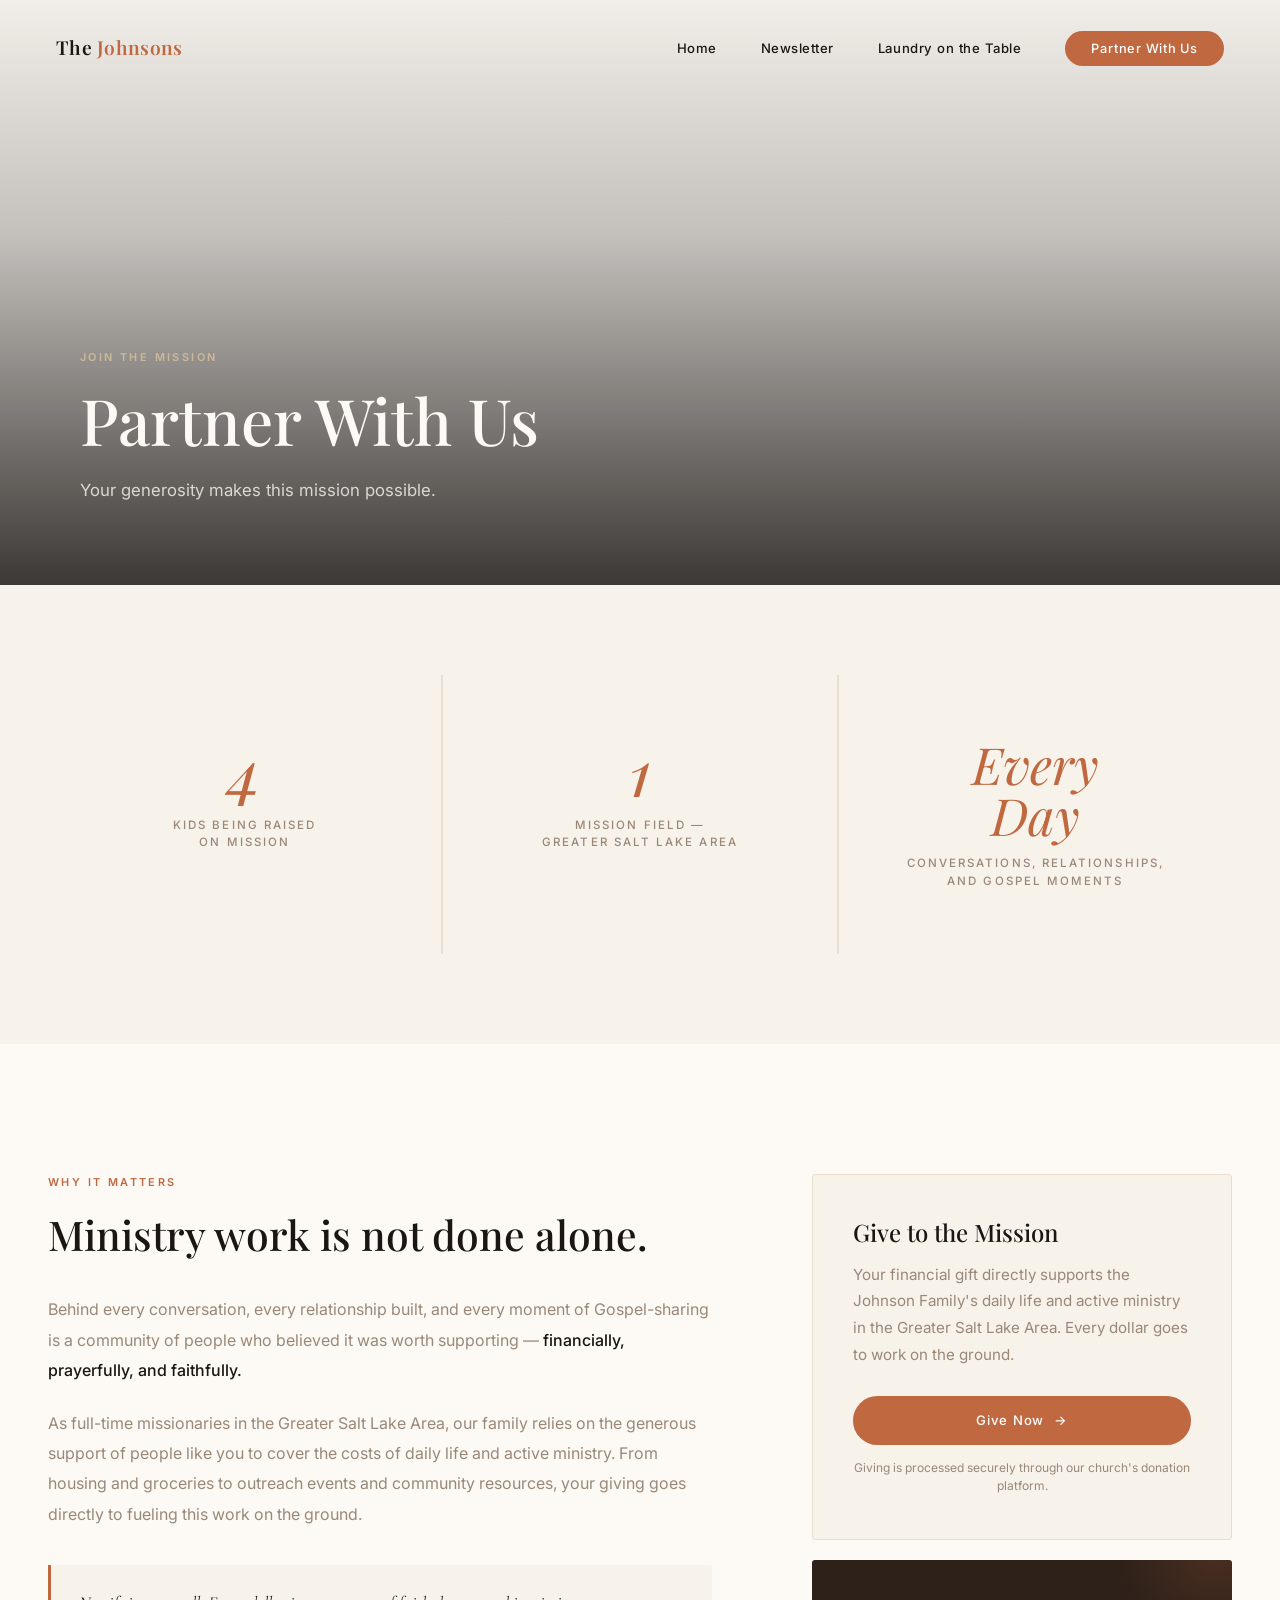
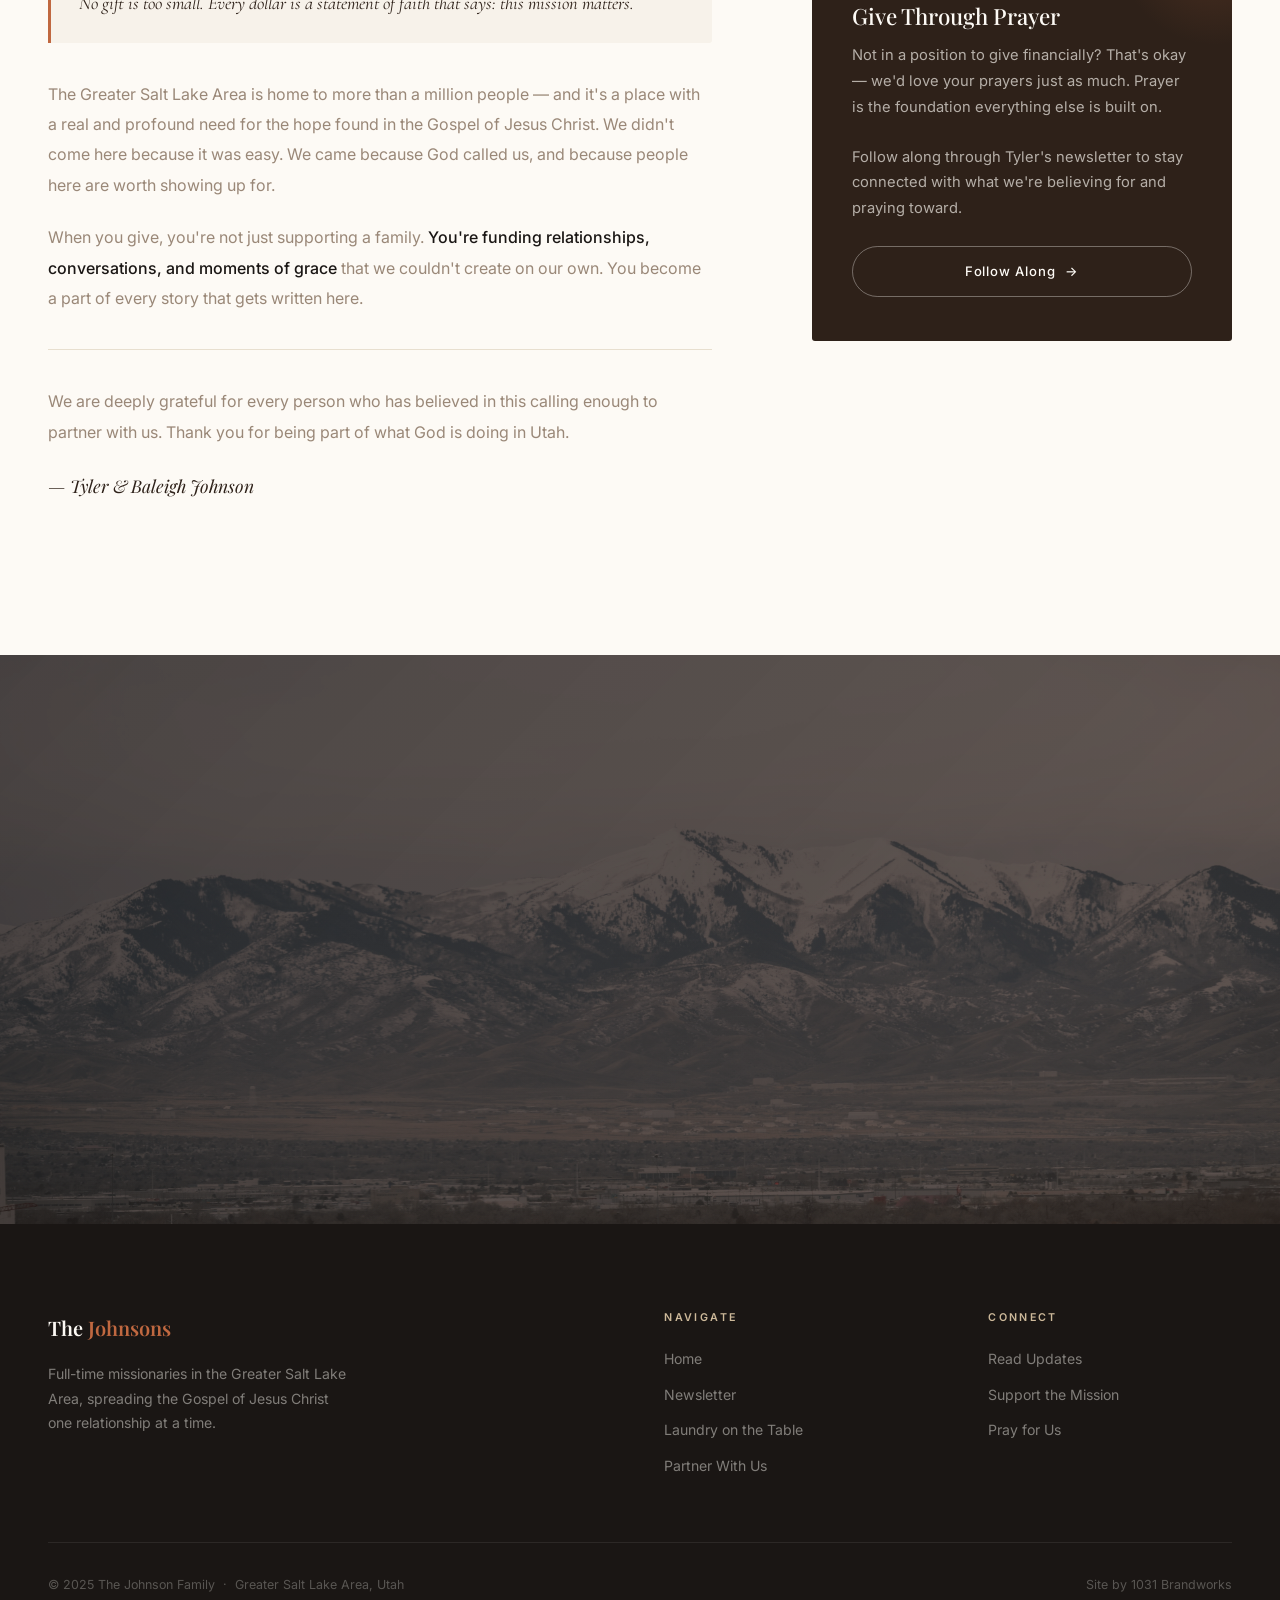
==== give.html @ 9a738e4f "Add files via upload" ====
<!DOCTYPE html>
<html lang="en">
<head>
  <meta charset="UTF-8">
  <meta name="viewport" content="width=device-width, initial-scale=1.0">
  <title>Partner With Us — The Johnson Family</title>
  <meta name="description" content="Support the Johnson Family's mission in the Greater Salt Lake Area through prayer and giving. Your generosity makes this work possible.">
  <link rel="preconnect" href="https://fonts.googleapis.com">
  <link rel="preconnect" href="https://fonts.gstatic.com" crossorigin>
  <link href="https://fonts.googleapis.com/css2?family=Playfair+Display:ital,wght@0,400;0,500;0,600;0,700;1,400;1,500&family=Inter:wght@300;400;500;600&family=Cormorant+Garamond:ital,wght@0,300;1,300;1,400&display=swap" rel="stylesheet">
  <link rel="stylesheet" href="css/styles.css">
</head>
<body>

  <!-- ======= NAVIGATION ======= -->
  <nav class="nav" id="nav">
    <a href="index.html" class="nav-logo">The <span class="accent">Johnsons</span></a>
    <button class="nav-toggle" id="navToggle" aria-label="Toggle navigation">
      <span></span><span></span><span></span>
    </button>
    <ul class="nav-links" id="navLinks">
      <li><a href="index.html">Home</a></li>
      <li><a href="newsletter.html">Newsletter</a></li>
      <li><a href="blog.html">Laundry on the Table</a></li>
      <li><a href="give.html" class="nav-cta">Partner With Us</a></li>
    </ul>
  </nav>

  <!-- ======= PAGE HERO ======= -->
  <header class="page-hero">
    <div
      class="page-hero-bg"
      style="background-image: url('images/utah-stock-images3.jpg');"
      role="img"
      aria-label="Expansive Utah mountain valley bathed in golden light"
    ></div>
    <div class="page-hero-overlay"></div>
    <div class="page-hero-content">
      <span class="eyebrow">Join the Mission</span>
      <h1>Partner With Us</h1>
      <p>Your generosity makes this mission possible.</p>
    </div>
  </header>

  <!-- ======= IMPACT NUMBERS ======= -->
  <section class="impact-section">
    <div class="container">
      <div class="impact-grid">
        <div class="impact-item">
          <div class="impact-number"><span class="counter" data-target="4" data-suffix="">0</span></div>
          <div class="impact-label">Kids Being Raised<br>on Mission</div>
        </div>
        <div class="impact-item">
          <div class="impact-number"><span class="counter" data-target="1" data-suffix="">0</span></div>
          <div class="impact-label">Mission Field —<br>Greater Salt Lake Area</div>
        </div>
        <div class="impact-item">
          <div class="impact-number" style="font-size: clamp(2rem, 4vw, 4rem); font-style: italic;">Every<br>Day</div>
          <div class="impact-label">Conversations, Relationships,<br>and Gospel Moments</div>
        </div>
      </div>
    </div>
  </section>

  <!-- ======= GIVE SECTION ======= -->
  <section class="give-section">
    <div class="container">
      <div class="give-grid">

        <!-- Left: Body copy -->
        <div class="give-content">
          <span class="eyebrow">Why It Matters</span>
          <h2>Ministry work is not done alone.</h2>

          <p>Behind every conversation, every relationship built, and every moment of Gospel-sharing is a community of people who believed it was worth supporting — <strong>financially, prayerfully, and faithfully.</strong></p>

          <p>As full-time missionaries in the Greater Salt Lake Area, our family relies on the generous support of people like you to cover the costs of daily life and active ministry. From housing and groceries to outreach events and community resources, your giving goes directly to fueling this work on the ground.</p>

          <div class="give-highlight">
            <p>No gift is too small. Every dollar is a statement of faith that says: <em>this mission matters.</em></p>
          </div>

          <p>The Greater Salt Lake Area is home to more than a million people — and it's a place with a real and profound need for the hope found in the Gospel of Jesus Christ. We didn't come here because it was easy. We came because God called us, and because people here are worth showing up for.</p>

          <p>When you give, you're not just supporting a family. <strong>You're funding relationships, conversations, and moments of grace</strong> that we couldn't create on our own. You become a part of every story that gets written here.</p>

          <p style="margin-top: 36px; padding-top: 36px; border-top: 1px solid var(--light-sand);">
            We are deeply grateful for every person who has believed in this calling enough to partner with us. Thank you for being part of what God is doing in Utah.
          </p>
          <p style="font-family: 'Playfair Display', serif; font-style: italic; font-size: 1.1rem; color: var(--dark-brown); margin-top: 12px;">
            — Tyler &amp; Baleigh Johnson
          </p>
        </div>

        <!-- Right: Sidebar cards -->
        <div class="give-sidebar">

          <div class="give-card reveal">
            <h3>Give to the Mission</h3>
            <p>Your financial gift directly supports the Johnson Family's daily life and active ministry in the Greater Salt Lake Area. Every dollar goes to work on the ground.</p>
            <!-- Replace href with the church's donation platform URL when provided -->
            <a href="#" class="btn btn-primary" style="width: 100%; justify-content: center;">
              Give Now <span class="btn-arrow">→</span>
            </a>
            <p style="font-size: 0.75rem; color: var(--stone); margin-top: 14px; margin-bottom: 0; text-align: center; line-height: 1.5;">
              Giving is processed securely through our church's donation platform.
            </p>
          </div>

          <div class="prayer-card reveal reveal-delay-1">
            <h3>Give Through Prayer</h3>
            <p>Not in a position to give financially? That's okay — we'd love your prayers just as much. Prayer is the foundation everything else is built on.</p>
            <p>Follow along through Tyler's newsletter to stay connected with what we're believing for and praying toward.</p>
            <a href="newsletter.html" class="btn btn-outline-light" style="width: 100%; justify-content: center;">
              Follow Along <span class="btn-arrow">→</span>
            </a>
          </div>

        </div>

      </div>
    </div>
  </section>

  <!-- ======= SCRIPTURE PARALLAX ======= -->
  <section class="scripture-section">
    <div class="scripture-bg" style="background-image: url('images/utah-stock-images4.jpg');"></div>
    <div class="scripture-overlay"></div>
    <div class="container">
      <div class="scripture-content">
        <p class="scripture-quote reveal">
          "And my God will supply every need of yours according to his riches in glory in Christ Jesus."
        </p>
        <div class="scripture-divider reveal reveal-delay-1"></div>
        <span class="scripture-reference reveal reveal-delay-2">Philippians 4:19</span>
      </div>
    </div>
  </section>

  <!-- ======= FOOTER ======= -->
  <footer class="footer">
    <div class="container">
      <div class="footer-grid">
        <div class="footer-brand">
          <a href="index.html" class="footer-logo">The <span class="accent">Johnsons</span></a>
          <p>Full-time missionaries in the Greater Salt Lake Area, spreading the Gospel of Jesus Christ one relationship at a time.</p>
        </div>
        <div class="footer-col">
          <h4>Navigate</h4>
          <ul>
            <li><a href="index.html">Home</a></li>
            <li><a href="newsletter.html">Newsletter</a></li>
            <li><a href="blog.html">Laundry on the Table</a></li>
            <li><a href="give.html">Partner With Us</a></li>
          </ul>
        </div>
        <div class="footer-col">
          <h4>Connect</h4>
          <ul>
            <li><a href="newsletter.html">Read Updates</a></li>
            <li><a href="give.html">Support the Mission</a></li>
            <li><a href="give.html">Pray for Us</a></li>
          </ul>
        </div>
      </div>
      <div class="footer-bottom">
        <p>© 2025 The Johnson Family &nbsp;·&nbsp; Greater Salt Lake Area, Utah</p>
        <p>Site by <a href="#">1031 Brandworks</a></p>
      </div>
    </div>
  </footer>

  <script src="js/main.js"></script>
</body>
</html>
---- css/styles.css ----
/* ============================================================
   THE JOHNSON FAMILY WEBSITE
   1031 Brandworks · johnson-family-website
   ============================================================ */

@import url('https://fonts.googleapis.com/css2?family=Playfair+Display:ital,wght@0,400;0,500;0,600;0,700;1,400;1,500&family=Inter:wght@300;400;500;600&family=Cormorant+Garamond:ital,wght@0,300;1,300;1,400&display=swap');

/* === Custom Properties === */
:root {
  --cream:        #F7F2EA;
  --warm-white:   #FDFAF5;
  --charcoal:     #1A1614;
  --dark-brown:   #2E2119;
  --terracotta:   #C06840;
  --rust:         #A85230;
  --sand:         #CDB99A;
  --sage:         #7A8B6A;
  --stone:        #9A8878;
  --gold:         #B8924A;
  --light-sand:   #E8DFCF;

  --font-serif:   'Playfair Display', Georgia, serif;
  --font-sans:    'Inter', -apple-system, sans-serif;
  --font-italic:  'Cormorant Garamond', Georgia, serif;

  --ease-out:     cubic-bezier(0.25, 0.46, 0.45, 0.94);
  --ease-in-out:  cubic-bezier(0.645, 0.045, 0.355, 1.000);
}

/* === Reset === */
*, *::before, *::after { box-sizing: border-box; margin: 0; padding: 0; }
html { scroll-behavior: smooth; font-size: 16px; }
body {
  font-family: var(--font-sans);
  background: var(--warm-white);
  color: var(--charcoal);
  line-height: 1.6;
  overflow-x: hidden;
}
img { max-width: 100%; height: auto; display: block; }
a { text-decoration: none; color: inherit; }
ul { list-style: none; }

/* === Container === */
.container {
  max-width: 1280px;
  margin: 0 auto;
  padding: 0 48px;
}

/* === Typography === */
h1, h2, h3, h4 {
  font-family: var(--font-serif);
  line-height: 1.12;
  font-weight: 500;
}

.eyebrow {
  font-family: var(--font-sans);
  font-size: 0.68rem;
  font-weight: 600;
  letter-spacing: 0.22em;
  text-transform: uppercase;
  color: var(--terracotta);
}

/* ==============================================
   NAVIGATION
   ============================================== */
.nav {
  position: fixed;
  top: 0; left: 0; right: 0;
  z-index: 200;
  padding: 32px 56px;
  display: flex;
  align-items: center;
  justify-content: space-between;
  transition: padding 0.4s var(--ease-out), background 0.4s ease, border-color 0.4s ease;
}

.nav.scrolled {
  padding: 18px 56px;
  background: rgba(253, 250, 245, 0.94);
  backdrop-filter: blur(24px);
  -webkit-backdrop-filter: blur(24px);
  border-bottom: 1px solid rgba(205, 185, 154, 0.25);
}

.nav-logo {
  font-family: var(--font-serif);
  font-size: 1.2rem;
  font-weight: 600;
  color: var(--charcoal);
  letter-spacing: 0.015em;
  transition: color 0.3s;
}
.nav-logo:hover { color: var(--terracotta); }
.nav-logo .accent { color: var(--terracotta); }

.nav-links {
  display: flex;
  align-items: center;
  gap: 44px;
}

.nav-links a {
  font-size: 0.82rem;
  font-weight: 500;
  letter-spacing: 0.04em;
  color: var(--charcoal);
  position: relative;
  transition: color 0.3s;
}

.nav-links a::after {
  content: '';
  position: absolute;
  bottom: -4px; left: 0;
  width: 0; height: 1px;
  background: var(--terracotta);
  transition: width 0.35s var(--ease-out);
}
.nav-links a:hover { color: var(--terracotta); }
.nav-links a:hover::after { width: 100%; }

.nav-cta {
  background: var(--terracotta) !important;
  color: #fff !important;
  padding: 10px 26px;
  border-radius: 100px;
  font-size: 0.8rem !important;
  letter-spacing: 0.06em !important;
  transition: background 0.3s, transform 0.3s, box-shadow 0.3s !important;
}
.nav-cta::after { display: none !important; }
.nav-cta:hover {
  background: var(--rust) !important;
  transform: translateY(-2px) !important;
  box-shadow: 0 6px 20px rgba(192, 104, 64, 0.35) !important;
}

.nav-toggle {
  display: none;
  flex-direction: column;
  gap: 5px;
  cursor: pointer;
  padding: 6px;
  z-index: 201;
  background: none;
  border: none;
}
.nav-toggle span {
  display: block;
  width: 24px; height: 1.5px;
  background: var(--charcoal);
  transition: all 0.35s var(--ease-out);
  transform-origin: center;
}
.nav-toggle.open span:nth-child(1) { transform: translateY(6.5px) rotate(45deg); }
.nav-toggle.open span:nth-child(2) { opacity: 0; transform: scaleX(0); }
.nav-toggle.open span:nth-child(3) { transform: translateY(-6.5px) rotate(-45deg); }

/* ==============================================
   BUTTONS
   ============================================== */
.btn {
  display: inline-flex;
  align-items: center;
  gap: 10px;
  padding: 14px 32px;
  border-radius: 100px;
  font-family: var(--font-sans);
  font-size: 0.82rem;
  font-weight: 500;
  letter-spacing: 0.06em;
  cursor: pointer;
  transition: all 0.3s var(--ease-out);
  border: none;
  white-space: nowrap;
}

.btn-arrow { transition: transform 0.3s var(--ease-out); }
.btn:hover .btn-arrow { transform: translateX(5px); }

.btn-primary { background: var(--terracotta); color: #fff; }
.btn-primary:hover {
  background: var(--rust);
  transform: translateY(-2px);
  box-shadow: 0 8px 28px rgba(192, 104, 64, 0.38);
}

.btn-secondary {
  background: transparent;
  color: var(--charcoal);
  border: 1.5px solid var(--sand);
}
.btn-secondary:hover {
  border-color: var(--terracotta);
  color: var(--terracotta);
  transform: translateY(-2px);
}

.btn-light { background: var(--warm-white); color: var(--charcoal); }
.btn-light:hover {
  background: var(--cream);
  transform: translateY(-2px);
  box-shadow: 0 8px 28px rgba(0,0,0,0.18);
}

.btn-outline-light {
  background: transparent;
  color: var(--warm-white);
  border: 1.5px solid rgba(253, 250, 245, 0.35);
}
.btn-outline-light:hover {
  border-color: rgba(253, 250, 245, 0.8);
  transform: translateY(-2px);
}

/* ==============================================
   HERO — HOME PAGE
   ============================================== */
.hero {
  min-height: 100vh;
  display: grid;
  grid-template-columns: 38% 62%;
  overflow: hidden;
}

.hero-left {
  display: flex;
  flex-direction: column;
  justify-content: center;
  padding: 130px 52px 80px 64px;
  background: var(--warm-white);
  position: relative;
  z-index: 2;
}

/* Subtle grain texture */
.hero-left::before {
  content: '';
  position: absolute;
  inset: 0;
  background-image: url("data:image/svg+xml,%3Csvg viewBox='0 0 200 200' xmlns='http://www.w3.org/2000/svg'%3E%3Cfilter id='noise'%3E%3CfeTurbulence type='fractalNoise' baseFrequency='0.9' numOctaves='4' stitchTiles='stitch'/%3E%3C/filter%3E%3Crect width='100%25' height='100%25' filter='url(%23noise)' opacity='0.035'/%3E%3C/svg%3E");
  pointer-events: none;
  z-index: 0;
}

.hero-left > * { position: relative; z-index: 1; }

.hero-eyebrow {
  margin-bottom: 28px;
  opacity: 0;
  transform: translateY(16px);
  animation: fadeUp 0.7s var(--ease-out) 0.1s forwards;
}

.hero-headline {
  font-size: clamp(3.2rem, 5.5vw, 6rem);
  line-height: 1.02;
  color: var(--charcoal);
  margin-bottom: 28px;
  opacity: 0;
  transform: translateY(24px);
  animation: fadeUp 0.8s var(--ease-out) 0.25s forwards;
}

.hero-headline em {
  color: var(--terracotta);
  font-style: italic;
  font-family: var(--font-serif);
}

.hero-sub {
  font-size: 1.05rem;
  color: var(--stone);
  max-width: 460px;
  margin-bottom: 52px;
  line-height: 1.75;
  opacity: 0;
  transform: translateY(16px);
  animation: fadeUp 0.7s var(--ease-out) 0.45s forwards;
}

.hero-buttons {
  display: flex;
  gap: 14px;
  flex-wrap: wrap;
  opacity: 0;
  transform: translateY(16px);
  animation: fadeUp 0.7s var(--ease-out) 0.6s forwards;
}

.scroll-indicator {
  position: absolute;
  bottom: 44px; left: 64px;
  display: flex;
  align-items: center;
  gap: 14px;
  opacity: 0;
  animation: fadeUp 0.7s var(--ease-out) 1s forwards;
}

.scroll-line {
  width: 44px; height: 1px;
  background: var(--light-sand);
  position: relative;
  overflow: hidden;
}
.scroll-line::after {
  content: '';
  position: absolute;
  left: -100%; top: 0;
  width: 100%; height: 100%;
  background: var(--terracotta);
  animation: lineSlide 2.2s ease 1.2s infinite;
}

.scroll-text {
  font-size: 0.65rem;
  letter-spacing: 0.18em;
  text-transform: uppercase;
  color: var(--stone);
  font-weight: 500;
}

.hero-right {
  position: relative;
  overflow: hidden;
  clip-path: polygon(6% 0, 100% 0, 100% 100%, 0% 100%);
}

.hero-right::after {
  content: '';
  position: absolute;
  inset: 0;
  background: linear-gradient(180deg, transparent 50%, rgba(26,22,20,0.12) 100%);
  z-index: 1;
}

.hero-right img {
  width: 100%; height: 100%;
  object-fit: cover;
  object-position: top center;
  transition: transform 8s ease;
}
.hero:hover .hero-right img { transform: scale(1.04); }

/* Decorative cross/plus mark */
.hero-deco {
  position: absolute;
  top: 140px; right: 40px;
  width: 40px; height: 40px;
  z-index: 3;
  opacity: 0;
  animation: fadeUp 0.6s ease 1.2s forwards;
}
.hero-deco::before,
.hero-deco::after {
  content: '';
  position: absolute;
  background: rgba(192,104,64,0.6);
  border-radius: 2px;
}
.hero-deco::before { width: 1.5px; height: 100%; left: 50%; transform: translateX(-50%); }
.hero-deco::after  { width: 100%; height: 1.5px; top: 50%;  transform: translateY(-50%); }

/* ==============================================
   MARQUEE TICKER
   ============================================== */
.marquee-section {
  background: var(--dark-brown);
  padding: 20px 0;
  overflow: hidden;
  position: relative;
  z-index: 2;
}

.marquee-track {
  display: flex;
  animation: marquee 30s linear infinite;
  width: max-content;
}

.marquee-item {
  display: flex;
  align-items: center;
  gap: 20px;
  padding: 0 36px;
  white-space: nowrap;
  font-family: var(--font-italic);
  font-style: italic;
  font-size: 1rem;
  color: rgba(205, 185, 154, 0.75);
  letter-spacing: 0.02em;
}

.marquee-dot {
  width: 4px; height: 4px;
  border-radius: 50%;
  background: var(--terracotta);
  flex-shrink: 0;
}

/* ==============================================
   ABOUT SECTION
   ============================================== */
.about-section {
  padding: 130px 0;
  background: var(--warm-white);
}

.section-header {
  margin-bottom: 80px;
}
.section-header .eyebrow { margin-bottom: 18px; display: block; }

.section-title {
  font-size: clamp(2rem, 3.2vw, 3.2rem);
  color: var(--charcoal);
  max-width: 580px;
  line-height: 1.18;
}

.about-grid {
  display: grid;
  grid-template-columns: repeat(3, 1fr);
  gap: 2px;
  background: var(--light-sand);
}

.about-card {
  padding: 52px 44px;
  background: var(--warm-white);
  position: relative;
  overflow: hidden;
  transition: background 0.4s ease;
}

.about-card::before {
  content: '';
  position: absolute;
  bottom: 0; left: 0;
  width: 100%; height: 3px;
  background: var(--terracotta);
  transform: scaleX(0);
  transform-origin: left;
  transition: transform 0.5s var(--ease-out);
}
.about-card:hover { background: var(--cream); }
.about-card:hover::before { transform: scaleX(1); }

.about-number {
  font-family: var(--font-serif);
  font-size: 4rem;
  font-style: italic;
  color: var(--light-sand);
  line-height: 1;
  margin-bottom: 28px;
  transition: color 0.4s ease;
  user-select: none;
}
.about-card:hover .about-number { color: var(--sand); }

.about-card p {
  font-size: 0.95rem;
  line-height: 1.85;
  color: var(--stone);
}

/* ==============================================
   VALUES STRIP
   ============================================== */
.values-section {
  padding: 0;
  background: var(--cream);
}

.values-grid {
  display: grid;
  grid-template-columns: repeat(3, 1fr);
  gap: 2px;
  background: var(--light-sand);
}

.value-item {
  padding: 72px 52px;
  background: var(--cream);
  text-align: center;
  transition: background 0.4s ease, transform 0.4s ease;
}
.value-item:hover { background: var(--warm-white); }

.value-icon {
  width: 44px; height: 44px;
  margin: 0 auto 28px;
  color: var(--terracotta);
  stroke-width: 1.5;
}

.value-title {
  font-size: 1.5rem;
  margin-bottom: 16px;
  color: var(--charcoal);
}

.value-text {
  font-size: 0.9rem;
  color: var(--stone);
  line-height: 1.8;
  max-width: 280px;
  margin: 0 auto;
}

/* ==============================================
   SCRIPTURE PARALLAX BANNER
   ============================================== */
.scripture-section {
  position: relative;
  padding: 180px 0;
  overflow: hidden;
}

.scripture-bg {
  position: absolute;
  top: -25%;
  left: 0;
  right: 0;
  bottom: -25%;
  background-image: url('https://images.unsplash.com/photo-1506905925346-21bda4d32df4?auto=format&fit=crop&w=1920&q=80');
  background-size: cover;
  background-position: center;
  will-change: transform;
}

.scripture-overlay {
  position: absolute;
  inset: 0;
  background: linear-gradient(135deg, rgba(26,22,20,0.78) 0%, rgba(46,33,25,0.7) 100%);
}

.scripture-content {
  position: relative;
  z-index: 2;
  text-align: center;
  max-width: 820px;
  margin: 0 auto;
  padding: 0 48px;
}

.scripture-quote {
  font-family: var(--font-italic);
  font-size: clamp(1.6rem, 3.2vw, 2.8rem);
  font-style: italic;
  font-weight: 300;
  color: var(--warm-white);
  line-height: 1.5;
  margin-bottom: 36px;
  letter-spacing: 0.01em;
}

.scripture-divider {
  width: 40px;
  height: 1px;
  background: var(--terracotta);
  margin: 0 auto 24px;
}

.scripture-reference {
  font-size: 0.7rem;
  letter-spacing: 0.22em;
  text-transform: uppercase;
  color: var(--sand);
  font-weight: 500;
}

/* ==============================================
   BLOG / NEWSLETTER PREVIEW
   ============================================== */
.blog-preview-section {
  padding: 130px 0 0;
}

.blog-preview-section .container { margin-bottom: 60px; }

.preview-grid {
  display: grid;
  grid-template-columns: 1fr 1fr;
  gap: 3px;
}

.preview-block {
  position: relative;
  overflow: hidden;
  aspect-ratio: 3/2;
  display: block;
}

.preview-block img {
  width: 100%; height: 100%;
  object-fit: cover;
  transition: transform 0.9s var(--ease-out);
}
.preview-block:hover img { transform: scale(1.07); }

.preview-overlay {
  position: absolute;
  inset: 0;
  background: linear-gradient(to top,
    rgba(26,22,20,0.88) 0%,
    rgba(26,22,20,0.18) 55%,
    transparent 100%
  );
  display: flex;
  flex-direction: column;
  justify-content: flex-end;
  padding: 52px;
  transition: background 0.5s ease;
}
.preview-block:hover .preview-overlay {
  background: linear-gradient(to top,
    rgba(26,22,20,0.92) 0%,
    rgba(26,22,20,0.3) 55%,
    rgba(26,22,20,0.05) 100%
  );
}

.preview-label {
  font-size: 0.67rem;
  letter-spacing: 0.2em;
  text-transform: uppercase;
  color: var(--terracotta);
  font-weight: 600;
  margin-bottom: 12px;
}

.preview-title {
  font-family: var(--font-serif);
  font-size: clamp(1.5rem, 2.2vw, 2.2rem);
  color: var(--warm-white);
  margin-bottom: 14px;
  line-height: 1.2;
}

.preview-desc {
  font-size: 0.88rem;
  color: rgba(253, 250, 245, 0.72);
  line-height: 1.65;
  margin-bottom: 24px;
  max-width: 440px;
}

.preview-link {
  display: inline-flex;
  align-items: center;
  gap: 8px;
  font-size: 0.78rem;
  font-weight: 600;
  letter-spacing: 0.08em;
  text-transform: uppercase;
  color: var(--sand);
  transition: color 0.3s, gap 0.3s var(--ease-out);
}
.preview-block:hover .preview-link { color: #fff; gap: 14px; }

/* ==============================================
   SUPPORT CTA BANNER
   ============================================== */
.support-banner {
  padding: 120px 0;
  background: var(--dark-brown);
  position: relative;
  overflow: hidden;
}

/* Ambient circle */
.support-banner::before {
  content: '';
  position: absolute;
  top: -40%; right: -8%;
  width: 560px; height: 560px;
  border-radius: 50%;
  background: radial-gradient(circle, rgba(192,104,64,0.14) 0%, transparent 70%);
  pointer-events: none;
}
.support-banner::after {
  content: '';
  position: absolute;
  bottom: -40%; left: -6%;
  width: 400px; height: 400px;
  border-radius: 50%;
  background: radial-gradient(circle, rgba(122,139,106,0.08) 0%, transparent 70%);
  pointer-events: none;
}

.support-content {
  text-align: center;
  max-width: 660px;
  margin: 0 auto;
  position: relative;
  z-index: 2;
}

.support-content .eyebrow {
  color: var(--sand);
  margin-bottom: 22px;
  display: block;
}

.support-title {
  font-size: clamp(2rem, 3.8vw, 3.8rem);
  color: var(--warm-white);
  margin-bottom: 26px;
}

.support-text {
  color: rgba(253,250,245,0.65);
  margin-bottom: 52px;
  font-size: 1.05rem;
  line-height: 1.75;
}

.support-buttons {
  display: flex;
  gap: 14px;
  justify-content: center;
  flex-wrap: wrap;
}

/* ==============================================
   PAGE HERO (inner pages)
   ============================================== */
.page-hero {
  height: 65vh;
  min-height: 420px;
  position: relative;
  display: flex;
  align-items: flex-end;
  overflow: hidden;
  padding-top: 80px;
}

.page-hero-bg {
  position: absolute;
  inset: 0;
  background-size: cover;
  background-position: center;
  will-change: transform;
}

.page-hero-overlay {
  position: absolute;
  inset: 0;
  background: linear-gradient(
    to top,
    rgba(26,22,20,0.85) 0%,
    rgba(26,22,20,0.25) 60%,
    rgba(26,22,20,0.05) 100%
  );
}

.page-hero-content {
  position: relative;
  z-index: 2;
  padding: 80px 80px;
  max-width: 860px;
}

.page-hero-content .eyebrow {
  color: var(--sand);
  margin-bottom: 18px;
  display: block;
  opacity: 0;
  animation: fadeUp 0.6s var(--ease-out) 0.2s forwards;
}

.page-hero-content h1 {
  font-size: clamp(2.6rem, 5vw, 5rem);
  color: var(--warm-white);
  margin-bottom: 20px;
  opacity: 0;
  animation: fadeUp 0.7s var(--ease-out) 0.35s forwards;
}

.page-hero-content p {
  font-size: 1.05rem;
  color: rgba(253,250,245,0.78);
  max-width: 560px;
  line-height: 1.75;
  opacity: 0;
  animation: fadeUp 0.6s var(--ease-out) 0.5s forwards;
}

/* ==============================================
   POSTS SECTION
   ============================================== */
.posts-section {
  padding: 110px 0;
}

.posts-intro {
  max-width: 700px;
  margin-bottom: 80px;
}

.posts-intro .eyebrow { margin-bottom: 18px; display: block; }

.posts-intro h2 {
  font-size: clamp(1.8rem, 2.8vw, 2.8rem);
  margin-bottom: 20px;
  color: var(--charcoal);
  line-height: 1.2;
}

.posts-intro p {
  color: var(--stone);
  line-height: 1.85;
  font-size: 1rem;
}

.posts-grid {
  display: grid;
  grid-template-columns: repeat(3, 1fr);
  gap: 30px;
}

.post-card {
  background: var(--warm-white);
  border: 1px solid var(--light-sand);
  border-radius: 3px;
  overflow: hidden;
  transition: transform 0.4s var(--ease-out), box-shadow 0.4s var(--ease-out);
  cursor: pointer;
}
.post-card:hover {
  transform: translateY(-7px);
  box-shadow: 0 24px 64px rgba(26,22,20,0.09);
}

.post-card-img {
  aspect-ratio: 16/9;
  overflow: hidden;
}
.post-card-img img {
  width: 100%; height: 100%;
  object-fit: cover;
  transition: transform 0.7s var(--ease-out);
}
.post-card:hover .post-card-img img { transform: scale(1.06); }

.post-card-body { padding: 30px; }

.post-date {
  font-size: 0.72rem;
  color: var(--stone);
  margin-bottom: 10px;
  letter-spacing: 0.04em;
}

.post-card-title {
  font-family: var(--font-serif);
  font-size: 1.2rem;
  color: var(--charcoal);
  margin-bottom: 12px;
  line-height: 1.35;
}

.post-excerpt {
  font-size: 0.87rem;
  color: var(--stone);
  line-height: 1.75;
  margin-bottom: 22px;
}

.post-read-more {
  font-size: 0.76rem;
  font-weight: 600;
  letter-spacing: 0.08em;
  text-transform: uppercase;
  color: var(--terracotta);
  display: flex;
  align-items: center;
  gap: 6px;
  transition: gap 0.3s var(--ease-out);
}
.post-card:hover .post-read-more { gap: 10px; }

.hashnode-note {
  background: var(--cream);
  border: 1px dashed var(--sand);
  border-radius: 3px;
  padding: 36px 44px;
  text-align: center;
  color: var(--stone);
  font-size: 0.9rem;
  line-height: 1.7;
  margin-top: 64px;
}
.hashnode-note strong {
  color: var(--terracotta);
  display: block;
  font-size: 1rem;
  margin-bottom: 8px;
}
.hashnode-note code {
  font-family: 'Courier New', monospace;
  font-size: 0.85rem;
  background: var(--light-sand);
  padding: 2px 7px;
  border-radius: 3px;
  color: var(--dark-brown);
}

/* ==============================================
   BLOG ABOUT SECTION (Baleigh's intro)
   ============================================== */
.blog-about {
  padding: 110px 0;
  background: var(--cream);
}

.blog-about-inner {
  display: grid;
  grid-template-columns: 1fr 1fr;
  gap: 100px;
  align-items: center;
}

.blog-about-text .eyebrow { margin-bottom: 20px; display: block; }

.blog-about-text h2 {
  font-size: clamp(2rem, 3vw, 3rem);
  margin-bottom: 28px;
  color: var(--charcoal);
  line-height: 1.15;
}

.blog-about-text p {
  color: var(--stone);
  line-height: 1.85;
  margin-bottom: 20px;
  font-size: 1rem;
}

.blog-tagline {
  font-family: var(--font-italic);
  font-style: italic;
  font-size: 1.2rem;
  color: var(--terracotta);
  border-left: 3px solid var(--terracotta);
  padding-left: 20px;
  margin: 32px 0;
  line-height: 1.5;
}

.blog-about-img {
  position: relative;
  border-radius: 3px;
  overflow: hidden;
  aspect-ratio: 4/5;
}
.blog-about-img img {
  width: 100%; height: 100%;
  object-fit: cover;
}

/* Decorative frame */
.blog-about-img::before {
  content: '';
  position: absolute;
  inset: -12px;
  border: 1.5px solid var(--sand);
  border-radius: 3px;
  z-index: -1;
}

/* ==============================================
   GIVE / DONATE PAGE
   ============================================== */
.give-section {
  padding: 130px 0;
}

.give-grid {
  display: grid;
  grid-template-columns: 1fr 420px;
  gap: 100px;
  align-items: start;
}

.give-content .eyebrow { margin-bottom: 20px; display: block; }

.give-content h2 {
  font-size: clamp(2rem, 3.2vw, 3.2rem);
  margin-bottom: 36px;
  color: var(--charcoal);
  line-height: 1.15;
}

.give-content p {
  color: var(--stone);
  line-height: 1.9;
  margin-bottom: 22px;
  font-size: 1rem;
}

.give-content p strong { color: var(--charcoal); font-weight: 500; }

.give-highlight {
  background: var(--cream);
  border-left: 3px solid var(--terracotta);
  padding: 24px 28px;
  margin: 36px 0;
  border-radius: 0 3px 3px 0;
}

.give-highlight p {
  font-family: var(--font-italic);
  font-style: italic;
  font-size: 1.15rem;
  color: var(--dark-brown);
  margin: 0;
  line-height: 1.6;
}

.give-sidebar { position: sticky; top: 120px; }

.give-card {
  background: var(--cream);
  border-radius: 3px;
  padding: 44px 40px;
  margin-bottom: 20px;
  border: 1px solid var(--light-sand);
  transition: border-color 0.3s;
}
.give-card:hover { border-color: var(--sand); }

.give-card h3 {
  font-size: 1.5rem;
  margin-bottom: 16px;
  color: var(--charcoal);
}

.give-card p {
  color: var(--stone);
  font-size: 0.95rem;
  line-height: 1.75;
  margin-bottom: 28px;
}

.prayer-card {
  background: var(--dark-brown);
  border-radius: 3px;
  padding: 44px 40px;
  position: relative;
  overflow: hidden;
}
.prayer-card::before {
  content: '';
  position: absolute;
  top: -30%; right: -20%;
  width: 200px; height: 200px;
  border-radius: 50%;
  background: radial-gradient(circle, rgba(192,104,64,0.2) 0%, transparent 70%);
}

.prayer-card h3 {
  font-family: var(--font-serif);
  font-size: 1.4rem;
  margin-bottom: 14px;
  color: var(--warm-white);
}

.prayer-card p {
  color: rgba(253,250,245,0.65);
  font-size: 0.92rem;
  line-height: 1.75;
  margin-bottom: 24px;
}

/* ==============================================
   IMPACT NUMBERS
   ============================================== */
.impact-section {
  padding: 90px 0;
  background: var(--cream);
}

.impact-grid {
  display: grid;
  grid-template-columns: repeat(3, 1fr);
  gap: 2px;
  background: var(--light-sand);
}

.impact-item {
  padding: 64px 52px;
  text-align: center;
  background: var(--cream);
  transition: background 0.3s;
}
.impact-item:hover { background: var(--warm-white); }

.impact-number {
  font-family: var(--font-serif);
  font-size: clamp(3rem, 5vw, 5.5rem);
  color: var(--terracotta);
  line-height: 1;
  margin-bottom: 14px;
  font-style: italic;
}

.impact-label {
  font-size: 0.72rem;
  letter-spacing: 0.18em;
  text-transform: uppercase;
  color: var(--stone);
  font-weight: 500;
  line-height: 1.5;
}

/* ==============================================
   FOOTER
   ============================================== */
.footer {
  background: var(--charcoal);
  padding: 88px 0 44px;
}

.footer-grid {
  display: grid;
  grid-template-columns: 2.2fr 1fr 1fr;
  gap: 80px;
  margin-bottom: 64px;
}

.footer-brand .footer-logo {
  font-family: var(--font-serif);
  font-size: 1.25rem;
  color: var(--warm-white);
  font-weight: 600;
  margin-bottom: 18px;
  display: block;
}
.footer-brand .footer-logo .accent { color: var(--terracotta); }

.footer-brand p {
  color: rgba(253,250,245,0.45);
  font-size: 0.88rem;
  line-height: 1.75;
  max-width: 300px;
}

.footer-col h4 {
  font-family: var(--font-sans);
  font-size: 0.67rem;
  letter-spacing: 0.22em;
  text-transform: uppercase;
  color: var(--sand);
  font-weight: 600;
  margin-bottom: 22px;
}

.footer-col ul { display: flex; flex-direction: column; gap: 10px; }

.footer-col ul a {
  color: rgba(253,250,245,0.45);
  font-size: 0.88rem;
  transition: color 0.3s;
}
.footer-col ul a:hover { color: rgba(253,250,245,0.9); }

.footer-bottom {
  border-top: 1px solid rgba(253,250,245,0.08);
  padding-top: 32px;
  display: flex;
  justify-content: space-between;
  align-items: center;
}

.footer-bottom p {
  color: rgba(253,250,245,0.28);
  font-size: 0.78rem;
}
.footer-bottom a { color: rgba(253,250,245,0.28); transition: color 0.3s; }
.footer-bottom a:hover { color: rgba(253,250,245,0.6); }

/* ==============================================
   SCROLL REVEAL
   ============================================== */
.reveal {
  opacity: 0;
  transform: translateY(36px);
  transition: opacity 0.85s var(--ease-out), transform 0.85s var(--ease-out);
}
.reveal.visible {
  opacity: 1;
  transform: translateY(0);
}
.reveal-delay-1 { transition-delay: 0.12s; }
.reveal-delay-2 { transition-delay: 0.24s; }
.reveal-delay-3 { transition-delay: 0.36s; }

/* ==============================================
   ANIMATIONS
   ============================================== */
@keyframes fadeUp {
  to { opacity: 1; transform: translateY(0); }
}

@keyframes marquee {
  from { transform: translateX(0); }
  to   { transform: translateX(-50%); }
}

@keyframes lineSlide {
  0%   { left: -100%; }
  100% { left: 100%; }
}

@keyframes pulse {
  0%, 100% { opacity: 1; }
  50%       { opacity: 0.5; }
}

/* ==============================================
   RESPONSIVE
   ============================================== */
@media (max-width: 1100px) {
  .hero { grid-template-columns: 1fr; min-height: auto; }
  .hero-left { padding: 140px 52px 80px; }
  .hero-right { height: 55vh; clip-path: none; }
  .scroll-indicator { left: 52px; }
  .hero-deco { display: none; }

  .about-grid,
  .values-grid,
  .impact-grid { grid-template-columns: 1fr 1fr; }

  .footer-grid { grid-template-columns: 1fr 1fr; gap: 52px; }

  .give-grid { grid-template-columns: 1fr; gap: 60px; }
  .give-sidebar { position: static; }

  .blog-about-inner { grid-template-columns: 1fr; gap: 56px; }
}

@media (max-width: 820px) {
  .container { padding: 0 28px; }

  .nav { padding: 20px 28px; }
  .nav.scrolled { padding: 14px 28px; }

  .nav-links {
    display: none;
    position: fixed;
    inset: 0;
    background: var(--warm-white);
    flex-direction: column;
    justify-content: center;
    align-items: center;
    gap: 36px;
    font-size: 1.15rem;
    z-index: 200;
  }
  .nav-links.open { display: flex; }
  .nav-toggle { display: flex; }

  /* === Mobile hero: stacked editorial === */
  .hero {
    display: flex;
    flex-direction: column;
    min-height: auto;
    position: relative;
  }

  /* Photo first, full-width portrait card — no cropping */
  .hero-right {
    position: relative;
    width: 100%;
    height: auto;
    aspect-ratio: 4 / 5;
    clip-path: none;
    z-index: 0;
    order: -1;
    flex-shrink: 0;
  }

  /* Remove the overlay — photo speaks for itself */
  .hero-right::after { background: none; }

  /* Thin terracotta bar at the bottom of the photo — connects to text */
  .hero-right::before {
    content: '';
    position: absolute;
    bottom: 0; left: 0; right: 0;
    height: 4px;
    background: var(--terracotta);
    z-index: 2;
  }

  /* Text block on cream below the photo */
  .hero-left {
    position: relative;
    z-index: 2;
    padding: 44px 28px 64px;
    background: var(--warm-white);
    justify-content: flex-start;
    min-height: auto;
  }

  .hero-left::before { display: none; }

  /* Revert text to original on-cream colours */
  .hero-eyebrow { color: var(--terracotta); }
  .hero-headline { color: var(--charcoal); font-size: clamp(2.6rem, 11vw, 3.6rem); }
  .hero-headline em { color: var(--terracotta); }
  .hero-sub { color: var(--stone); }

  .hero-buttons .btn-secondary {
    border-color: var(--sand);
    color: var(--charcoal);
  }

  .scroll-indicator { display: none; }

  /* Centre the family in the portrait crop */
  .hero-right img { object-position: center center; }

  /* Dark gradient behind the nav so logo is always readable over the photo */
  .hero-right::after {
    background: linear-gradient(
      to bottom,
      rgba(15, 10, 8, 0.55) 0%,
      rgba(15, 10, 8, 0.0) 30%
    ) !important;
  }

  /* Logo and hamburger stay light while gradient is visible */
  .nav:not(.scrolled) .nav-logo { color: var(--warm-white); }
  .nav:not(.scrolled) .nav-logo .accent { color: var(--sand); }
  .nav:not(.scrolled) .nav-toggle span { background: var(--warm-white); }

  .about-grid,
  .values-grid,
  .impact-grid { grid-template-columns: 1fr; }

  .posts-grid { grid-template-columns: 1fr; }

  .preview-grid { grid-template-columns: 1fr; }

  .page-hero-content { padding: 48px 28px; }

  .footer-grid { grid-template-columns: 1fr; gap: 44px; }
  .footer-bottom { flex-direction: column; gap: 10px; text-align: center; }

  .support-banner { padding: 80px 0; }
}

@media (max-width: 540px) {
  .hero-headline { font-size: 2.8rem; }
  .hero-buttons { flex-direction: column; align-items: flex-start; }
  .support-buttons { flex-direction: column; align-items: center; }
  .marquee-item { font-size: 0.9rem; }
}
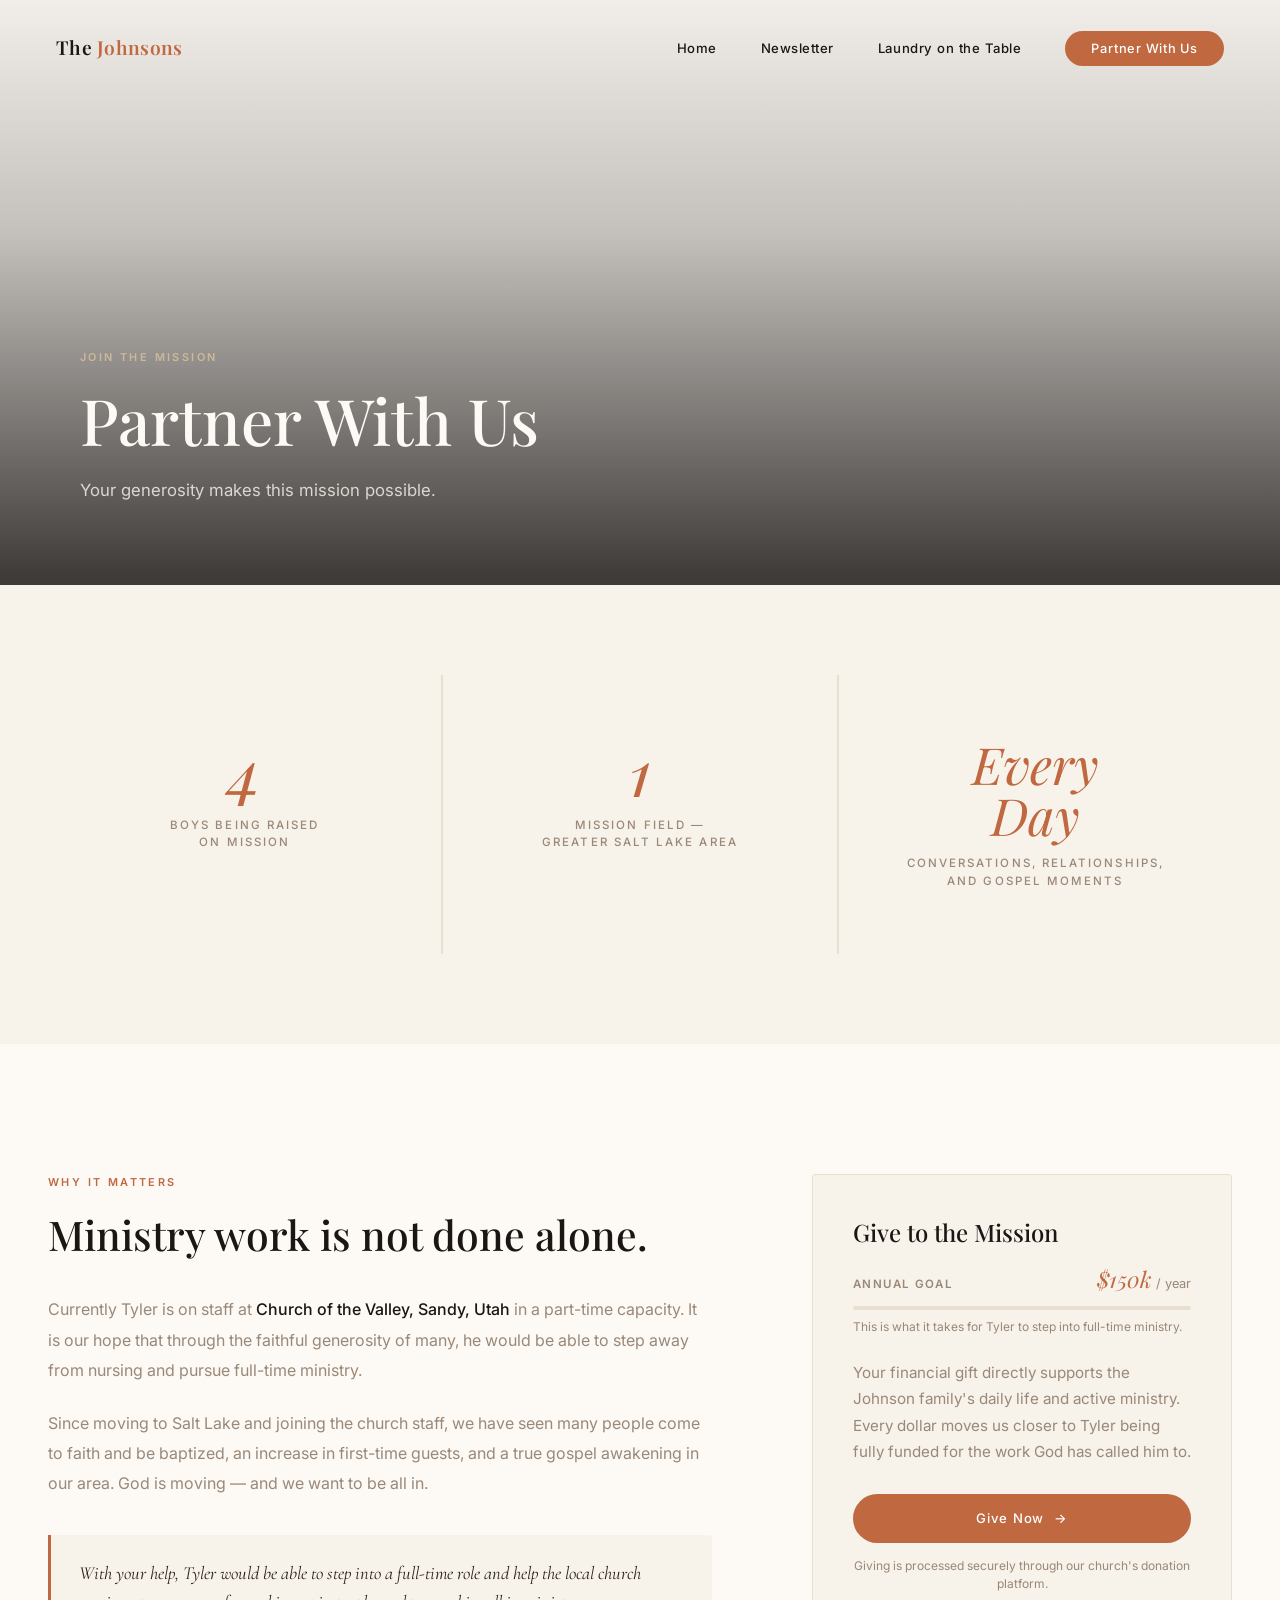
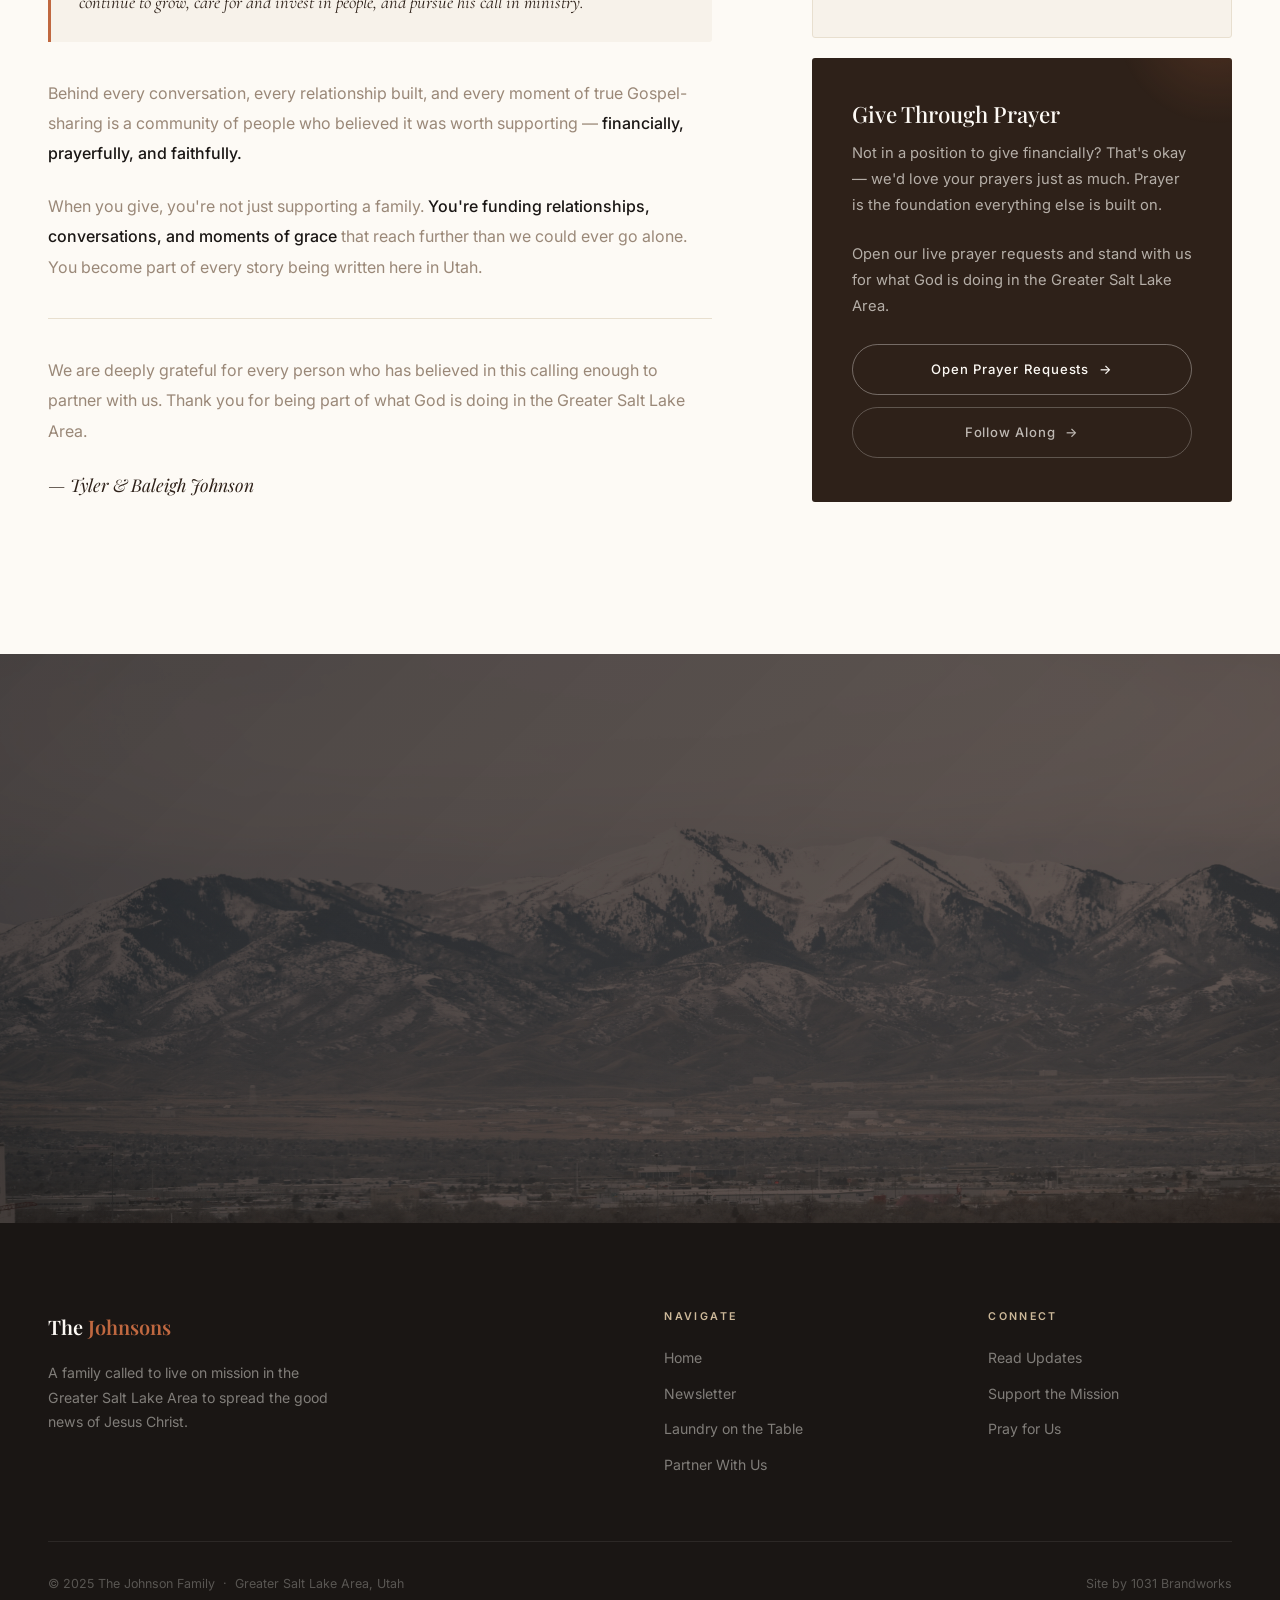
==== commit 8b72e0ae: "Add files via upload" ====
--- a/give.html
+++ b/give.html
@@ -48,7 +48,7 @@
       <div class="impact-grid">
         <div class="impact-item">
           <div class="impact-number"><span class="counter" data-target="4" data-suffix="">0</span></div>
-          <div class="impact-label">Kids Being Raised<br>on Mission</div>
+          <div class="impact-label">Boys Being Raised<br>on Mission</div>
         </div>
         <div class="impact-item">
           <div class="impact-number"><span class="counter" data-target="1" data-suffix="">0</span></div>
@@ -72,20 +72,20 @@
           <span class="eyebrow">Why It Matters</span>
           <h2>Ministry work is not done alone.</h2>
 
-          <p>Behind every conversation, every relationship built, and every moment of Gospel-sharing is a community of people who believed it was worth supporting — <strong>financially, prayerfully, and faithfully.</strong></p>
+          <p>Currently Tyler is on staff at <strong>Church of the Valley, Sandy, Utah</strong> in a part-time capacity. It is our hope that through the faithful generosity of many, he would be able to step away from nursing and pursue full-time ministry.</p>
 
-          <p>As full-time missionaries in the Greater Salt Lake Area, our family relies on the generous support of people like you to cover the costs of daily life and active ministry. From housing and groceries to outreach events and community resources, your giving goes directly to fueling this work on the ground.</p>
+          <p>Since moving to Salt Lake and joining the church staff, we have seen many people come to faith and be baptized, an increase in first-time guests, and a true gospel awakening in our area. God is moving — and we want to be all in.</p>
 
           <div class="give-highlight">
-            <p>No gift is too small. Every dollar is a statement of faith that says: <em>this mission matters.</em></p>
+            <p>With your help, Tyler would be able to step into a full-time role and help the local church continue to grow, care for and invest in people, and pursue his call in ministry.</p>
           </div>
 
-          <p>The Greater Salt Lake Area is home to more than a million people — and it's a place with a real and profound need for the hope found in the Gospel of Jesus Christ. We didn't come here because it was easy. We came because God called us, and because people here are worth showing up for.</p>
+          <p>Behind every conversation, every relationship built, and every moment of true Gospel-sharing is a community of people who believed it was worth supporting — <strong>financially, prayerfully, and faithfully.</strong></p>
 
-          <p>When you give, you're not just supporting a family. <strong>You're funding relationships, conversations, and moments of grace</strong> that we couldn't create on our own. You become a part of every story that gets written here.</p>
+          <p>When you give, you're not just supporting a family. <strong>You're funding relationships, conversations, and moments of grace</strong> that reach further than we could ever go alone. You become part of every story being written here in Utah.</p>
 
           <p style="margin-top: 36px; padding-top: 36px; border-top: 1px solid var(--light-sand);">
-            We are deeply grateful for every person who has believed in this calling enough to partner with us. Thank you for being part of what God is doing in Utah.
+            We are deeply grateful for every person who has believed in this calling enough to partner with us. Thank you for being part of what God is doing in the Greater Salt Lake Area.
           </p>
           <p style="font-family: 'Playfair Display', serif; font-style: italic; font-size: 1.1rem; color: var(--dark-brown); margin-top: 12px;">
             — Tyler &amp; Baleigh Johnson
@@ -97,7 +97,20 @@
 
           <div class="give-card reveal">
             <h3>Give to the Mission</h3>
-            <p>Your financial gift directly supports the Johnson Family's daily life and active ministry in the Greater Salt Lake Area. Every dollar goes to work on the ground.</p>
+
+            <!-- Fundraising goal tracker -->
+            <div style="margin-bottom: 24px;">
+              <div style="display: flex; justify-content: space-between; align-items: baseline; margin-bottom: 8px;">
+                <span style="font-size: 0.72rem; letter-spacing: 0.12em; text-transform: uppercase; color: var(--stone); font-weight: 600;">Annual Goal</span>
+                <span style="font-family: 'Playfair Display', serif; font-size: 1.4rem; color: var(--terracotta); font-style: italic;">$150k<span style="font-size: 0.8rem; color: var(--stone); font-style: normal; font-family: 'Inter', sans-serif;">&nbsp;/ year</span></span>
+              </div>
+              <div style="height: 4px; background: var(--light-sand); border-radius: 2px; overflow: hidden;">
+                <div style="height: 100%; width: 0%; background: var(--terracotta); border-radius: 2px; transition: width 1.5s ease;"></div>
+              </div>
+              <p style="font-size: 0.75rem; color: var(--stone); margin-top: 8px; margin-bottom: 0; line-height: 1.5;">This is what it takes for Tyler to step into full-time ministry.</p>
+            </div>
+
+            <p>Your financial gift directly supports the Johnson family's daily life and active ministry. Every dollar moves us closer to Tyler being fully funded for the work God has called him to.</p>
             <!-- Replace href with the church's donation platform URL when provided -->
             <a href="#" class="btn btn-primary" style="width: 100%; justify-content: center;">
               Give Now <span class="btn-arrow">→</span>
@@ -110,8 +123,11 @@
           <div class="prayer-card reveal reveal-delay-1">
             <h3>Give Through Prayer</h3>
             <p>Not in a position to give financially? That's okay — we'd love your prayers just as much. Prayer is the foundation everything else is built on.</p>
-            <p>Follow along through Tyler's newsletter to stay connected with what we're believing for and praying toward.</p>
-            <a href="newsletter.html" class="btn btn-outline-light" style="width: 100%; justify-content: center;">
+            <p>Open our live prayer requests and stand with us for what God is doing in the Greater Salt Lake Area.</p>
+            <a href="newsletter.html" class="btn btn-outline-light" style="width: 100%; justify-content: center; margin-bottom: 12px;">
+              Open Prayer Requests <span class="btn-arrow">→</span>
+            </a>
+            <a href="newsletter.html" class="btn btn-outline-light" style="width: 100%; justify-content: center; opacity: 0.7;">
               Follow Along <span class="btn-arrow">→</span>
             </a>
           </div>
@@ -143,7 +159,7 @@
       <div class="footer-grid">
         <div class="footer-brand">
           <a href="index.html" class="footer-logo">The <span class="accent">Johnsons</span></a>
-          <p>Full-time missionaries in the Greater Salt Lake Area, spreading the Gospel of Jesus Christ one relationship at a time.</p>
+          <p>A family called to live on mission in the Greater Salt Lake Area to spread the good news of Jesus Christ.</p>
         </div>
         <div class="footer-col">
           <h4>Navigate</h4>
